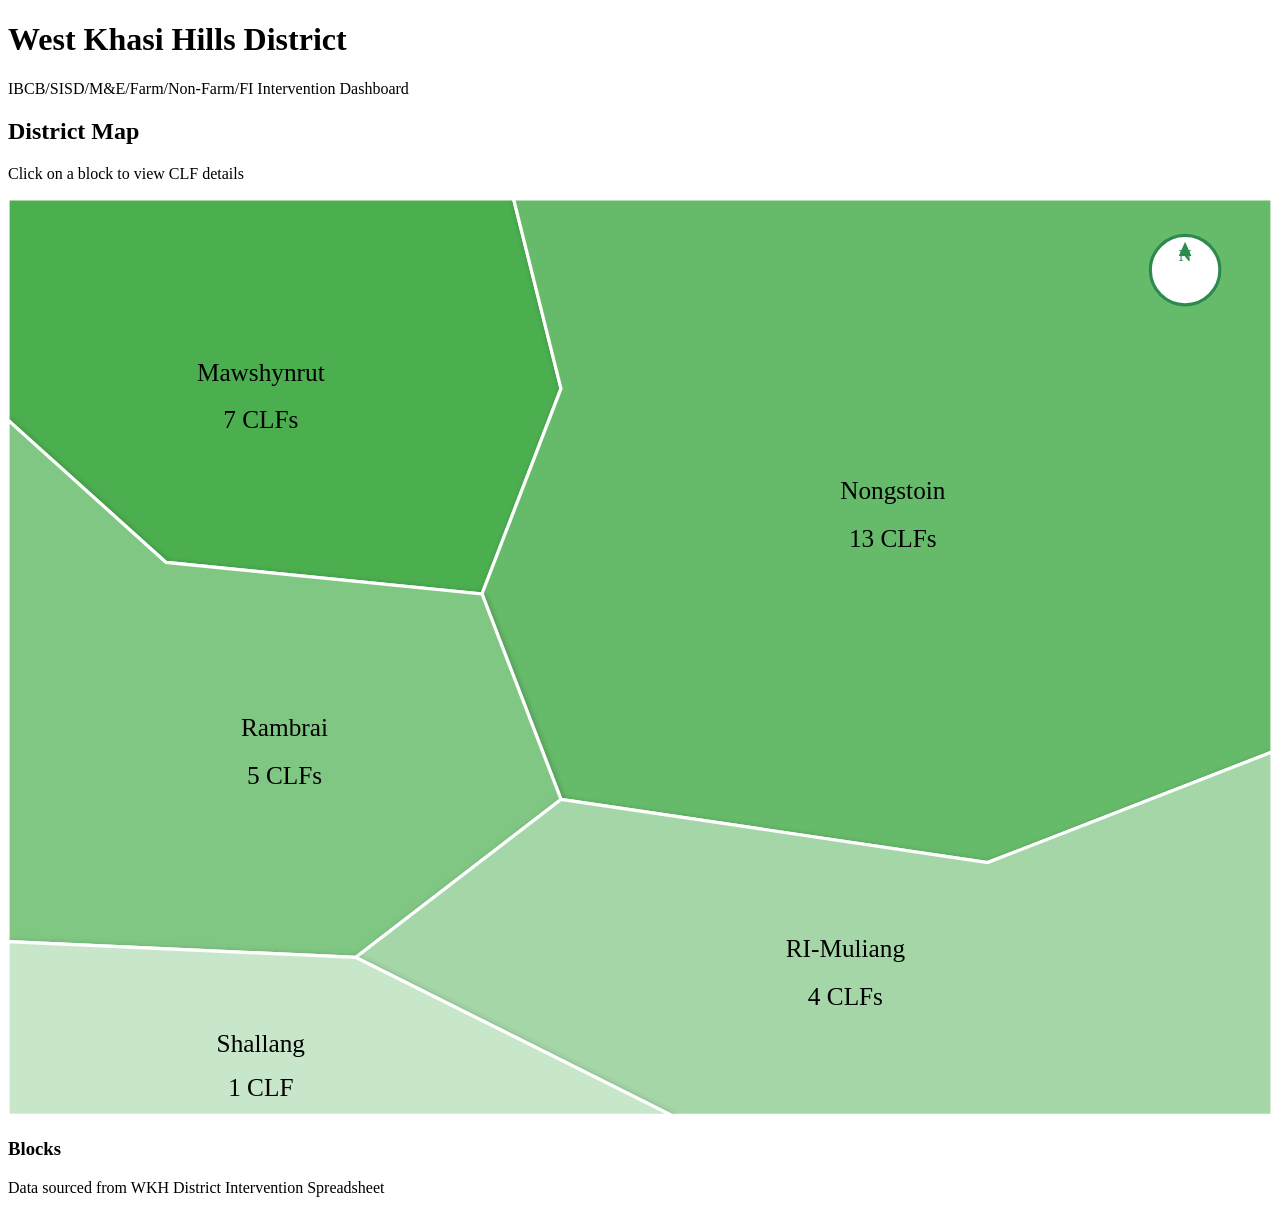
==== index.html @ ff2e1ce4 "Add files via upload" ====
<!DOCTYPE html>
<html lang="en">
<head>
  <meta charset="UTF-8">
  <meta name="viewport" content="width=device-width, initial-scale=1.0">
  <title>WKH District Intervention Dashboard</title>
  <link rel="stylesheet" href="css/style.css">
</head>
<body>
  <header class="header">
    <div class="header-content">
      <h1 class="district-name">West Khasi Hills District</h1>
      <p class="subtitle">IBCB/SISD/M&E/Farm/Non-Farm/FI Intervention Dashboard</p>
      <div class="summary-stats" id="summaryStats"></div>
    </div>
  </header>

  <main class="main">
    <section class="map-section">
      <h2 class="section-title">District Map</h2>
      <p class="section-subtitle">Click on a block to view CLF details</p>
      <div class="map-container">
        <svg id="districtMap" viewBox="0 0 800 580" xmlns="http://www.w3.org/2000/svg" preserveAspectRatio="xMidYMid meet">
          <defs>
            <filter id="shadow" x="-10%" y="-10%" width="120%" height="120%">
              <feDropShadow dx="1" dy="1" stdDeviation="2" flood-opacity="0.25"/>
            </filter>
          </defs>

          <!-- Mawshynrut Block (Northwest) -->
          <g class="block-group" data-block="Mawshynrut" filter="url(#shadow)">
            <path class="block-area" d="M 0 0 L 320 0 L 350 120 L 300 250 L 100 230 L 0 140 Z"
                  fill="#4caf50" stroke="#fff" stroke-width="2"/>
            <text class="block-label" x="160" y="115" text-anchor="middle">Mawshynrut</text>
            <text class="block-clfs" x="160" y="145" text-anchor="middle">7 CLFs</text>
          </g>

          <!-- Nongstoin Block (Central/East) -->
          <g class="block-group" data-block="Nongstoin" filter="url(#shadow)">
            <path class="block-area" d="M 320 0 L 800 0 L 800 350 L 620 420 L 350 380 L 300 250 L 350 120 Z"
                  fill="#66bb6a" stroke="#fff" stroke-width="2"/>
            <text class="block-label" x="560" y="190" text-anchor="middle">Nongstoin</text>
            <text class="block-clfs" x="560" y="220" text-anchor="middle">13 CLFs</text>
          </g>

          <!-- Rambrai Block (West) -->
          <g class="block-group" data-block="Rambrai" filter="url(#shadow)">
            <path class="block-area" d="M 0 140 L 100 230 L 300 250 L 350 380 L 220 480 L 0 470 Z"
                  fill="#81c784" stroke="#fff" stroke-width="2"/>
            <text class="block-label" x="175" y="340" text-anchor="middle">Rambrai</text>
            <text class="block-clfs" x="175" y="370" text-anchor="middle">5 CLFs</text>
          </g>

          <!-- RI-Muliang Block (South-Central) -->
          <g class="block-group" data-block="RI-Muliang" filter="url(#shadow)">
            <path class="block-area" d="M 220 480 L 350 380 L 620 420 L 800 350 L 800 580 L 420 580 Z"
                  fill="#a5d6a7" stroke="#fff" stroke-width="2"/>
            <text class="block-label" x="530" y="480" text-anchor="middle">RI-Muliang</text>
            <text class="block-clfs" x="530" y="510" text-anchor="middle">4 CLFs</text>
          </g>

          <!-- Shallang Block (Southwest) -->
          <g class="block-group" data-block="Shallang" filter="url(#shadow)">
            <path class="block-area" d="M 0 470 L 220 480 L 420 580 L 0 580 Z"
                  fill="#c8e6c9" stroke="#fff" stroke-width="2"/>
            <text class="block-label" x="160" y="540" text-anchor="middle">Shallang</text>
            <text class="block-clfs" x="160" y="568" text-anchor="middle">1 CLF</text>
          </g>

          <!-- Compass -->
          <g transform="translate(745, 45)">
            <circle cx="0" cy="0" r="22" fill="white" stroke="#2d8a4e" stroke-width="2"/>
            <text x="0" y="-6" text-anchor="middle" font-size="11" fill="#2d8a4e" font-weight="bold">N</text>
            <polygon points="0,-18 -4,-9 4,-9" fill="#2d8a4e"/>
          </g>
        </svg>

        <!-- Legend -->
        <div class="map-legend">
          <h3>Blocks</h3>
          <div class="legend-items" id="legendItems"></div>
        </div>
      </div>
    </section>
  </main>

  <footer class="footer">
    <p>Data sourced from WKH District Intervention Spreadsheet</p>
  </footer>

  <script src="js/data.js"></script>
  <script src="js/app.js"></script>
</body>
</html>
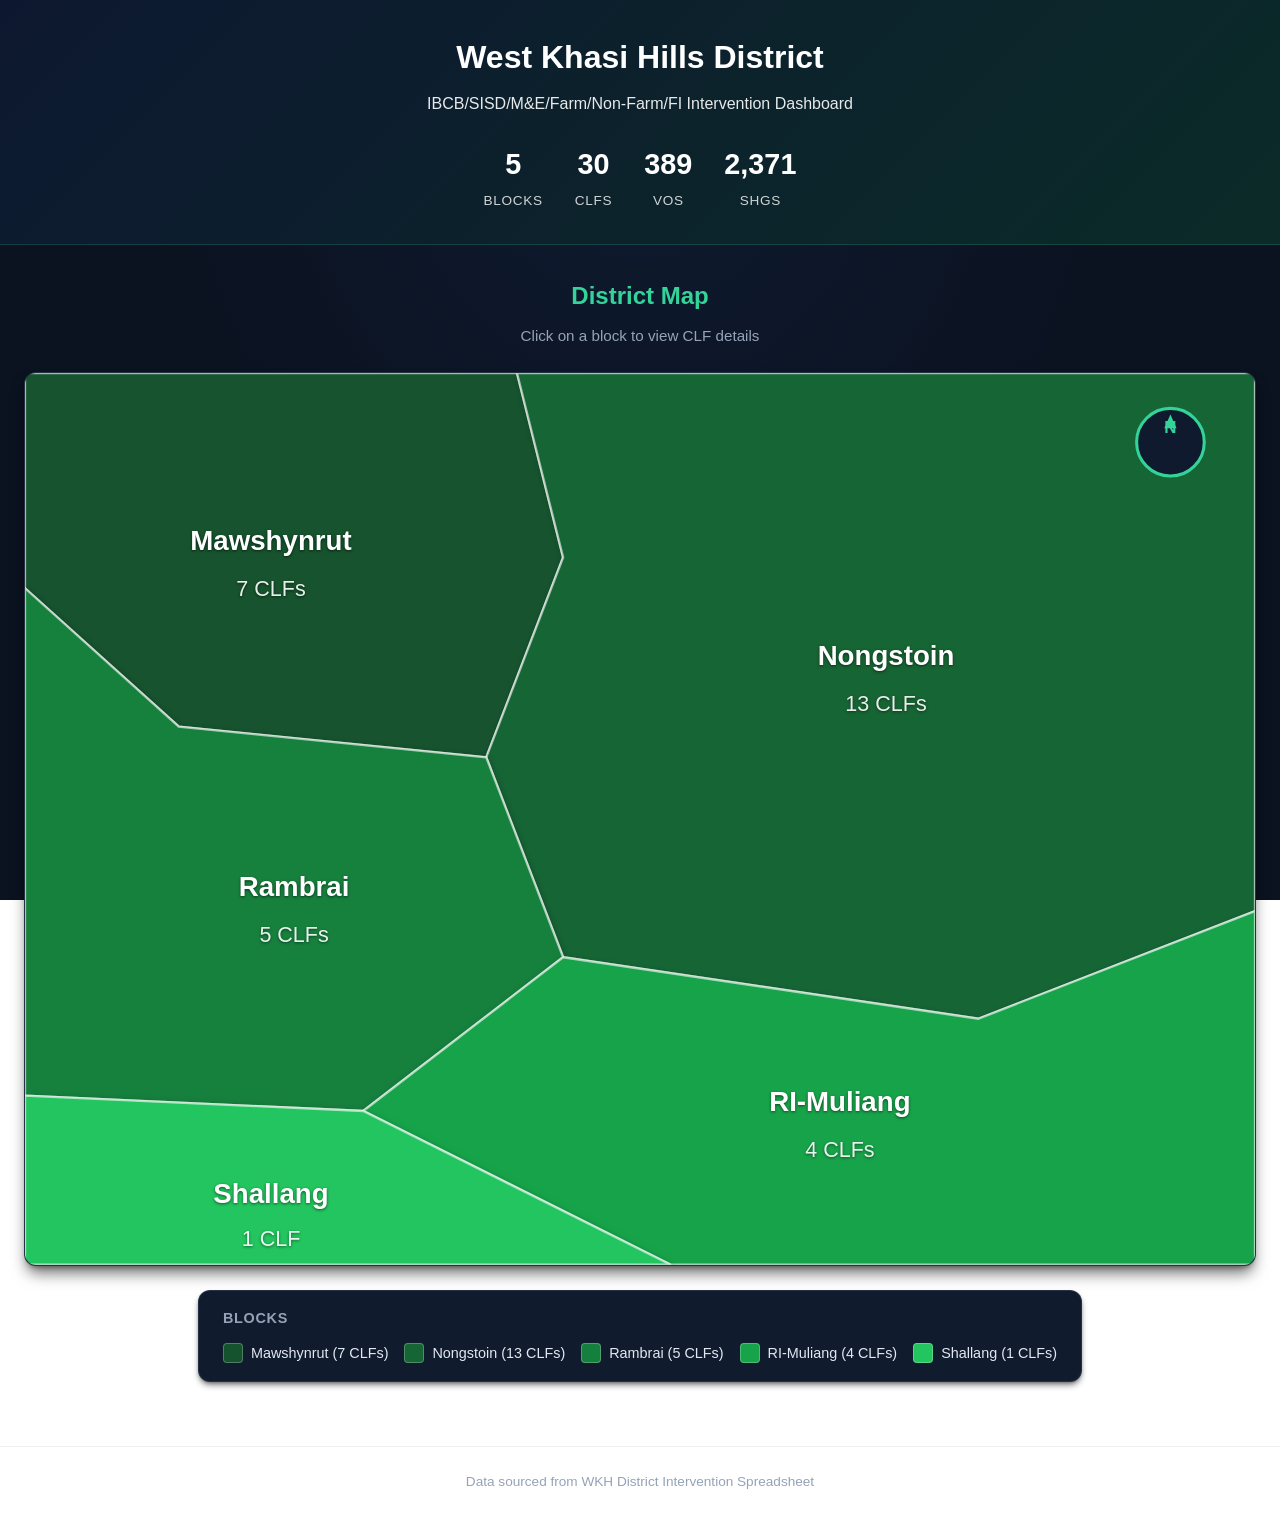
==== commit 62702f64: "Add dark professional theme" ====
--- a/index.html
+++ b/index.html
@@ -30,7 +30,7 @@
           <!-- Mawshynrut Block (Northwest) -->
           <g class="block-group" data-block="Mawshynrut" filter="url(#shadow)">
             <path class="block-area" d="M 0 0 L 320 0 L 350 120 L 300 250 L 100 230 L 0 140 Z"
-                  fill="#4caf50" stroke="#fff" stroke-width="2"/>
+                  fill="#14532d" stroke="rgba(255,255,255,0.6)" stroke-width="1.5"/>
             <text class="block-label" x="160" y="115" text-anchor="middle">Mawshynrut</text>
             <text class="block-clfs" x="160" y="145" text-anchor="middle">7 CLFs</text>
           </g>
@@ -38,7 +38,7 @@
           <!-- Nongstoin Block (Central/East) -->
           <g class="block-group" data-block="Nongstoin" filter="url(#shadow)">
             <path class="block-area" d="M 320 0 L 800 0 L 800 350 L 620 420 L 350 380 L 300 250 L 350 120 Z"
-                  fill="#66bb6a" stroke="#fff" stroke-width="2"/>
+                  fill="#166534" stroke="rgba(255,255,255,0.6)" stroke-width="1.5"/>
             <text class="block-label" x="560" y="190" text-anchor="middle">Nongstoin</text>
             <text class="block-clfs" x="560" y="220" text-anchor="middle">13 CLFs</text>
           </g>
@@ -46,7 +46,7 @@
           <!-- Rambrai Block (West) -->
           <g class="block-group" data-block="Rambrai" filter="url(#shadow)">
             <path class="block-area" d="M 0 140 L 100 230 L 300 250 L 350 380 L 220 480 L 0 470 Z"
-                  fill="#81c784" stroke="#fff" stroke-width="2"/>
+                  fill="#15803d" stroke="rgba(255,255,255,0.6)" stroke-width="1.5"/>
             <text class="block-label" x="175" y="340" text-anchor="middle">Rambrai</text>
             <text class="block-clfs" x="175" y="370" text-anchor="middle">5 CLFs</text>
           </g>
@@ -54,7 +54,7 @@
           <!-- RI-Muliang Block (South-Central) -->
           <g class="block-group" data-block="RI-Muliang" filter="url(#shadow)">
             <path class="block-area" d="M 220 480 L 350 380 L 620 420 L 800 350 L 800 580 L 420 580 Z"
-                  fill="#a5d6a7" stroke="#fff" stroke-width="2"/>
+                  fill="#16a34a" stroke="rgba(255,255,255,0.6)" stroke-width="1.5"/>
             <text class="block-label" x="530" y="480" text-anchor="middle">RI-Muliang</text>
             <text class="block-clfs" x="530" y="510" text-anchor="middle">4 CLFs</text>
           </g>
@@ -62,16 +62,16 @@
           <!-- Shallang Block (Southwest) -->
           <g class="block-group" data-block="Shallang" filter="url(#shadow)">
             <path class="block-area" d="M 0 470 L 220 480 L 420 580 L 0 580 Z"
-                  fill="#c8e6c9" stroke="#fff" stroke-width="2"/>
+                  fill="#22c55e" stroke="rgba(255,255,255,0.6)" stroke-width="1.5"/>
             <text class="block-label" x="160" y="540" text-anchor="middle">Shallang</text>
             <text class="block-clfs" x="160" y="568" text-anchor="middle">1 CLF</text>
           </g>
 
           <!-- Compass -->
           <g transform="translate(745, 45)">
-            <circle cx="0" cy="0" r="22" fill="white" stroke="#2d8a4e" stroke-width="2"/>
-            <text x="0" y="-6" text-anchor="middle" font-size="11" fill="#2d8a4e" font-weight="bold">N</text>
-            <polygon points="0,-18 -4,-9 4,-9" fill="#2d8a4e"/>
+            <circle cx="0" cy="0" r="22" fill="#0f1a2e" stroke="#34d399" stroke-width="2"/>
+            <text x="0" y="-6" text-anchor="middle" font-size="11" fill="#34d399" font-weight="bold">N</text>
+            <polygon points="0,-18 -4,-9 4,-9" fill="#34d399"/>
           </g>
         </svg>
 
--- a/css/style.css
+++ b/css/style.css
@@ -0,0 +1,815 @@
+:root {
+  --primary: #34d399;
+  --primary-light: #6ee7b7;
+  --primary-dark: #10b981;
+  --accent: #fbbf24;
+  --bg: #0b1220;
+  --bg-elevated: #0f1a2e;
+  --card-bg: #111b2e;
+  --text: #e2e8f0;
+  --text-light: #94a3b8;
+  --border: rgba(148, 163, 184, 0.16);
+  --border-strong: rgba(148, 163, 184, 0.28);
+  --shadow: 0 4px 6px -1px rgba(0, 0, 0, 0.45), 0 2px 4px -2px rgba(0, 0, 0, 0.45);
+  --shadow-lg: 0 10px 15px -3px rgba(0, 0, 0, 0.55), 0 4px 6px -4px rgba(0, 0, 0, 0.55);
+  --radius: 12px;
+  --heat-1: rgba(52, 211, 153, 0.12);
+  --heat-2: rgba(52, 211, 153, 0.3);
+  --heat-3: rgba(52, 211, 153, 0.45);
+  --heat-4: rgba(52, 211, 153, 0.6);
+  --heat-5: rgba(52, 211, 153, 0.8);
+}
+
+* {
+  margin: 0;
+  padding: 0;
+  box-sizing: border-box;
+}
+
+body {
+  font-family: 'Segoe UI', Tahoma, Geneva, Verdana, sans-serif;
+  background: radial-gradient(ellipse at top, #101c33 0%, var(--bg) 55%);
+  background-attachment: fixed;
+  color: var(--text);
+  line-height: 1.6;
+  min-height: 100vh;
+}
+
+::-webkit-scrollbar {
+  width: 10px;
+}
+
+::-webkit-scrollbar-track {
+  background: var(--bg);
+}
+
+::-webkit-scrollbar-thumb {
+  background: #1f2d44;
+  border-radius: 6px;
+}
+
+::-webkit-scrollbar-thumb:hover {
+  background: #2b3d5c;
+}
+
+::selection {
+  background: rgba(52, 211, 153, 0.3);
+}
+
+.header {
+  background: linear-gradient(135deg, #0d1830 0%, #0b2b28 100%);
+  color: white;
+  padding: 2rem 1.5rem;
+  text-align: center;
+  border-bottom: 1px solid rgba(52, 211, 153, 0.2);
+}
+
+.header-block {
+  padding-bottom: 1rem;
+}
+
+.header-content {
+  max-width: 1200px;
+  margin: 0 auto;
+}
+
+.nav-bar {
+  margin-bottom: 1rem;
+}
+
+.back-btn {
+  color: white;
+  text-decoration: none;
+  font-size: 0.95rem;
+  opacity: 0.9;
+  display: inline-flex;
+  align-items: center;
+  gap: 0.5rem;
+  padding: 0.5rem 1rem;
+  border-radius: 6px;
+  transition: all 0.2s;
+}
+
+.back-btn:hover {
+  background: rgba(255, 255, 255, 0.15);
+  opacity: 1;
+}
+
+.district-name, .block-name {
+  font-size: 2rem;
+  font-weight: 700;
+  margin-bottom: 0.5rem;
+}
+
+.subtitle, .block-subtitle {
+  font-size: 1rem;
+  opacity: 0.9;
+  margin-bottom: 1.5rem;
+}
+
+.summary-stats, .block-summary {
+  display: flex;
+  justify-content: center;
+  gap: 2rem;
+  flex-wrap: wrap;
+}
+
+.stat-item {
+  text-align: center;
+}
+
+.stat-value {
+  font-size: 1.8rem;
+  font-weight: 700;
+  display: block;
+}
+
+.stat-label {
+  font-size: 0.85rem;
+  opacity: 0.8;
+  text-transform: uppercase;
+  letter-spacing: 0.05em;
+}
+
+.main {
+  max-width: 1200px;
+  margin: 0 auto;
+  padding: 2rem 1.5rem;
+}
+
+.section-title {
+  font-size: 1.5rem;
+  color: var(--primary);
+  margin-bottom: 0.5rem;
+}
+
+.section-subtitle {
+  color: var(--text-light);
+  margin-bottom: 1.5rem;
+  font-size: 0.95rem;
+}
+
+/* Map Section */
+.map-section {
+  text-align: center;
+}
+
+.map-container {
+  display: flex;
+  flex-direction: column;
+  align-items: center;
+  gap: 1.5rem;
+}
+
+#districtMap {
+  width: 100%;
+  height: auto;
+  background: var(--card-bg);
+  border-radius: var(--radius);
+  box-shadow: var(--shadow-lg);
+  border: 1px solid var(--border);
+  display: block;
+}
+
+.block-group {
+  cursor: pointer;
+  transition: all 0.3s ease;
+}
+
+.block-group:hover .block-area {
+  filter: brightness(1.1);
+  stroke-width: 3;
+  stroke: var(--primary-dark);
+}
+
+.block-area {
+  transition: all 0.3s ease;
+}
+
+.block-label {
+  font-size: 16px;
+  font-weight: 600;
+  fill: white;
+  pointer-events: none;
+  text-shadow: 0 1px 3px rgba(0, 0, 0, 0.55);
+}
+
+.block-clfs {
+  font-size: 12px;
+  fill: white;
+  pointer-events: none;
+  opacity: 0.9;
+  text-shadow: 0 1px 3px rgba(0, 0, 0, 0.55);
+}
+
+.district-label {
+  font-size: 20px;
+  font-weight: 700;
+  fill: var(--primary-dark);
+  letter-spacing: 2px;
+}
+
+.map-legend {
+  background: var(--card-bg);
+  padding: 1rem 1.5rem;
+  border-radius: var(--radius);
+  box-shadow: var(--shadow);
+  border: 1px solid var(--border);
+  text-align: left;
+}
+
+.map-legend h3 {
+  font-size: 0.9rem;
+  color: var(--text-light);
+  margin-bottom: 0.75rem;
+  text-transform: uppercase;
+  letter-spacing: 0.05em;
+}
+
+.legend-items {
+  display: flex;
+  flex-wrap: wrap;
+  gap: 1rem;
+}
+
+.legend-item {
+  display: flex;
+  align-items: center;
+  gap: 0.5rem;
+  font-size: 0.9rem;
+}
+
+.legend-color {
+  width: 20px;
+  height: 20px;
+  border-radius: 4px;
+  border: 1px solid rgba(255, 255, 255, 0.25);
+}
+
+/* CLF Grid */
+.clf-section {
+  margin-top: 1rem;
+}
+
+.clf-grid {
+  display: grid;
+  gap: 1.25rem;
+}
+
+.clf-card {
+  background: var(--card-bg);
+  border-radius: var(--radius);
+  padding: 1.5rem;
+  box-shadow: var(--shadow);
+  border: 1px solid var(--border);
+  transition: all 0.2s;
+}
+
+.clf-card:hover {
+  box-shadow: var(--shadow-lg);
+  border-color: var(--primary-light);
+}
+
+.clf-header {
+  display: flex;
+  justify-content: space-between;
+  align-items: flex-start;
+  gap: 1rem;
+  margin-bottom: 1.25rem;
+  padding-bottom: 1rem;
+  border-bottom: 1px solid var(--border);
+}
+
+.clf-name {
+  font-size: 1.1rem;
+  font-weight: 600;
+  color: var(--primary-light);
+  flex: 1;
+  line-height: 1.4;
+}
+
+.clf-counts {
+  display: flex;
+  gap: 0.75rem;
+  flex-shrink: 0;
+}
+
+.count-badge {
+  display: flex;
+  flex-direction: column;
+  align-items: center;
+  padding: 0.75rem 1rem;
+  border-radius: 8px;
+  min-width: 70px;
+}
+
+.count-badge.vo {
+  background: rgba(59, 130, 246, 0.16);
+}
+
+.count-badge.shg {
+  background: rgba(245, 158, 11, 0.16);
+}
+
+.count-icon {
+  font-size: 1.2rem;
+  margin-bottom: 0.25rem;
+}
+
+.count-value {
+  font-size: 1.4rem;
+  font-weight: 700;
+  color: var(--text);
+}
+
+.count-label {
+  font-size: 0.75rem;
+  color: var(--text-light);
+  text-transform: uppercase;
+}
+
+.intervention-buttons {
+  display: flex;
+  gap: 0.75rem;
+  flex-wrap: wrap;
+}
+
+.intervention-btn {
+  display: flex;
+  align-items: center;
+  gap: 0.5rem;
+  padding: 0.75rem 1.25rem;
+  border: 2px solid var(--border);
+  background: var(--card-bg);
+  border-radius: 8px;
+  cursor: pointer;
+  font-size: 0.9rem;
+  font-weight: 500;
+  transition: all 0.2s;
+}
+
+.intervention-btn:hover {
+  transform: translateY(-2px);
+  box-shadow: var(--shadow);
+}
+
+.intervention-btn.farm {
+  border-color: #34d399;
+  color: #6ee7b7;
+}
+
+.intervention-btn.farm:hover {
+  background: rgba(52, 211, 153, 0.14);
+}
+
+.intervention-btn.nonfarm {
+  border-color: #fbbf24;
+  color: #fcd34d;
+}
+
+.intervention-btn.nonfarm:hover {
+  background: rgba(251, 191, 36, 0.14);
+}
+
+.intervention-btn.fi {
+  border-color: #60a5fa;
+  color: #93c5fd;
+}
+
+.intervention-btn.fi:hover {
+  background: rgba(96, 165, 250, 0.14);
+}
+
+.btn-icon {
+  font-size: 1.1rem;
+}
+
+.btn-text {
+  font-weight: 600;
+}
+
+/* Modal */
+.modal {
+  position: fixed;
+  top: 0;
+  left: 0;
+  right: 0;
+  bottom: 0;
+  background: rgba(0, 0, 0, 0.5);
+  display: flex;
+  align-items: center;
+  justify-content: center;
+  z-index: 1000;
+  opacity: 0;
+  visibility: hidden;
+  transition: all 0.3s;
+}
+
+.modal.active {
+  opacity: 1;
+  visibility: visible;
+}
+
+.modal-content {
+  background: var(--card-bg);
+  border-radius: var(--radius);
+  width: 90%;
+  max-width: 600px;
+  max-height: 90vh;
+  overflow: hidden;
+  transform: translateY(20px);
+  transition: all 0.3s;
+  box-shadow: var(--shadow-lg);
+  border: 1px solid var(--border);
+}
+
+.modal.active .modal-content {
+  transform: translateY(0);
+}
+
+.modal-header {
+  display: flex;
+  justify-content: space-between;
+  align-items: center;
+  padding: 1.25rem 1.5rem;
+  border-bottom: 1px solid var(--border);
+  background: var(--bg-elevated);
+}
+
+.modal-title {
+  font-size: 1.1rem;
+  color: var(--primary-light);
+  flex: 1;
+  padding-right: 1rem;
+}
+
+.modal-close {
+  background: none;
+  border: none;
+  font-size: 1.5rem;
+  cursor: pointer;
+  color: var(--text-light);
+  width: 36px;
+  height: 36px;
+  display: flex;
+  align-items: center;
+  justify-content: center;
+  border-radius: 50%;
+  transition: all 0.2s;
+}
+
+.modal-close:hover {
+  background: var(--border-strong);
+  color: var(--text);
+}
+
+.modal-body {
+  padding: 1.5rem;
+  overflow-y: auto;
+  max-height: calc(90vh - 80px);
+}
+
+.intervention-detail {
+  display: flex;
+  flex-direction: column;
+  gap: 1rem;
+}
+
+.detail-row {
+  display: flex;
+  flex-direction: column;
+  gap: 0.25rem;
+}
+
+.detail-label {
+  font-size: 0.85rem;
+  color: var(--text-light);
+  text-transform: uppercase;
+  letter-spacing: 0.05em;
+}
+
+.detail-value {
+  font-size: 1rem;
+  color: var(--text);
+}
+
+.detail-image {
+  margin-top: 0.5rem;
+}
+
+.intervention-image {
+  width: 100%;
+  max-height: 300px;
+  object-fit: cover;
+  border-radius: 8px;
+}
+
+.intervention-placeholder {
+  width: 100%;
+  height: 150px;
+  background: linear-gradient(135deg, var(--heat-1) 0%, var(--heat-2) 100%);
+  border-radius: 8px;
+  display: flex;
+  flex-direction: column;
+  align-items: center;
+  justify-content: center;
+  color: var(--text-light);
+  gap: 0.5rem;
+  border: 1px solid var(--border);
+}
+
+.placeholder-icon {
+  font-size: 2rem;
+}
+
+.placeholder-hint {
+  font-size: 0.8rem;
+  opacity: 0.7;
+  margin-top: 0.5rem;
+}
+
+/* Footer */
+.footer {
+  text-align: center;
+  padding: 1.5rem;
+  color: var(--text-light);
+  font-size: 0.85rem;
+  border-top: 1px solid var(--border);
+  margin-top: 2rem;
+}
+
+/* Responsive - Tablet */
+@media (max-width: 900px) {
+  .block-label {
+    font-size: 14px;
+  }
+
+  .block-clfs {
+    font-size: 11px;
+  }
+}
+
+/* Responsive - Mobile Landscape */
+@media (max-width: 768px) {
+  .header {
+    padding: 1.5rem 1rem;
+  }
+
+  .district-name, .block-name {
+    font-size: 1.5rem;
+  }
+
+  .subtitle, .block-subtitle {
+    font-size: 0.9rem;
+  }
+
+  .summary-stats, .block-summary {
+    gap: 1rem;
+  }
+
+  .stat-value {
+    font-size: 1.4rem;
+  }
+
+  .stat-label {
+    font-size: 0.75rem;
+  }
+
+  .main {
+    padding: 1.25rem;
+  }
+
+  .section-title {
+    font-size: 1.25rem;
+  }
+
+  .block-label {
+    font-size: 12px;
+  }
+
+  .block-clfs {
+    font-size: 9px;
+  }
+
+  .clf-header {
+    flex-direction: column;
+  }
+
+  .clf-counts {
+    width: 100%;
+    justify-content: flex-start;
+  }
+
+  .intervention-buttons {
+    width: 100%;
+  }
+
+  .intervention-btn {
+    flex: 1;
+    justify-content: center;
+    min-width: 100px;
+  }
+
+  .legend-items {
+    gap: 0.75rem;
+  }
+
+  .legend-item {
+    font-size: 0.8rem;
+  }
+
+  .legend-color {
+    width: 16px;
+    height: 16px;
+  }
+}
+
+/* Responsive - Mobile Portrait */
+@media (max-width: 480px) {
+  .header {
+    padding: 1.25rem 0.75rem;
+  }
+
+  .district-name, .block-name {
+    font-size: 1.3rem;
+  }
+
+  .main {
+    padding: 0.75rem;
+  }
+
+  .summary-stats, .block-summary {
+    flex-direction: column;
+    gap: 0.75rem;
+  }
+
+  .stat-value {
+    font-size: 1.2rem;
+  }
+
+  .block-label {
+    font-size: 10px;
+  }
+
+  .block-clfs {
+    font-size: 8px;
+  }
+
+  .map-legend {
+    padding: 0.75rem 1rem;
+  }
+
+  .map-legend h3 {
+    font-size: 0.8rem;
+  }
+
+  .legend-items {
+    gap: 0.5rem;
+  }
+
+  .legend-item {
+    font-size: 0.7rem;
+    gap: 0.35rem;
+  }
+
+  .legend-color {
+    width: 12px;
+    height: 12px;
+  }
+
+  .clf-card {
+    padding: 1rem;
+  }
+
+  .clf-name {
+    font-size: 0.95rem;
+  }
+
+  .count-badge {
+    flex-direction: row;
+    min-width: auto;
+    gap: 0.5rem;
+    padding: 0.5rem 0.75rem;
+  }
+
+  .count-icon {
+    margin-bottom: 0;
+  }
+
+  .count-value {
+    font-size: 1.1rem;
+  }
+
+  .count-label {
+    font-size: 0.7rem;
+  }
+
+  .intervention-btn {
+    padding: 0.6rem 0.75rem;
+    font-size: 0.8rem;
+  }
+
+  .btn-icon {
+    font-size: 0.9rem;
+  }
+
+  .modal-content {
+    width: 95%;
+    max-height: 95vh;
+  }
+
+  .modal-header {
+    padding: 1rem;
+  }
+
+  .modal-title {
+    font-size: 0.95rem;
+  }
+
+  .modal-body {
+    padding: 1rem;
+  }
+}
+
+/* Responsive - Very Small Screens */
+@media (max-width: 360px) {
+  .district-name, .block-name {
+    font-size: 1.1rem;
+  }
+
+  .stat-value {
+    font-size: 1rem;
+  }
+
+  .block-label {
+    font-size: 8px;
+  }
+
+  .block-clfs {
+    font-size: 7px;
+  }
+}
+
+/* Tooltip */
+.tooltip {
+  position: fixed;
+  background: var(--card-bg);
+  color: var(--text);
+  padding: 0.75rem 1rem;
+  border-radius: 8px;
+  font-size: 0.85rem;
+  pointer-events: none;
+  z-index: 1000;
+  display: none;
+  max-width: 300px;
+  box-shadow: var(--shadow-lg);
+  border: 1px solid var(--border-strong);
+}
+
+.tooltip::after {
+  content: '';
+  position: absolute;
+  top: 100%;
+  left: 50%;
+  transform: translateX(-50%);
+  border: 6px solid transparent;
+  border-top-color: var(--card-bg);
+}
+
+.tooltip-title {
+  font-weight: 600;
+  margin-bottom: 0.3rem;
+}
+
+.tooltip-stats {
+  display: flex;
+  gap: 1rem;
+  font-size: 0.8rem;
+  opacity: 0.9;
+}
+
+/* Responsive - Large Screens */
+@media (min-width: 1200px) {
+  .main {
+    max-width: 1400px;
+  }
+
+  .block-label {
+    font-size: 18px;
+  }
+
+  .block-clfs {
+    font-size: 14px;
+  }
+}
+
+/* Responsive - Extra Large Screens */
+@media (min-width: 1600px) {
+  .block-label {
+    font-size: 20px;
+  }
+
+  .block-clfs {
+    font-size: 15px;
+  }
+}
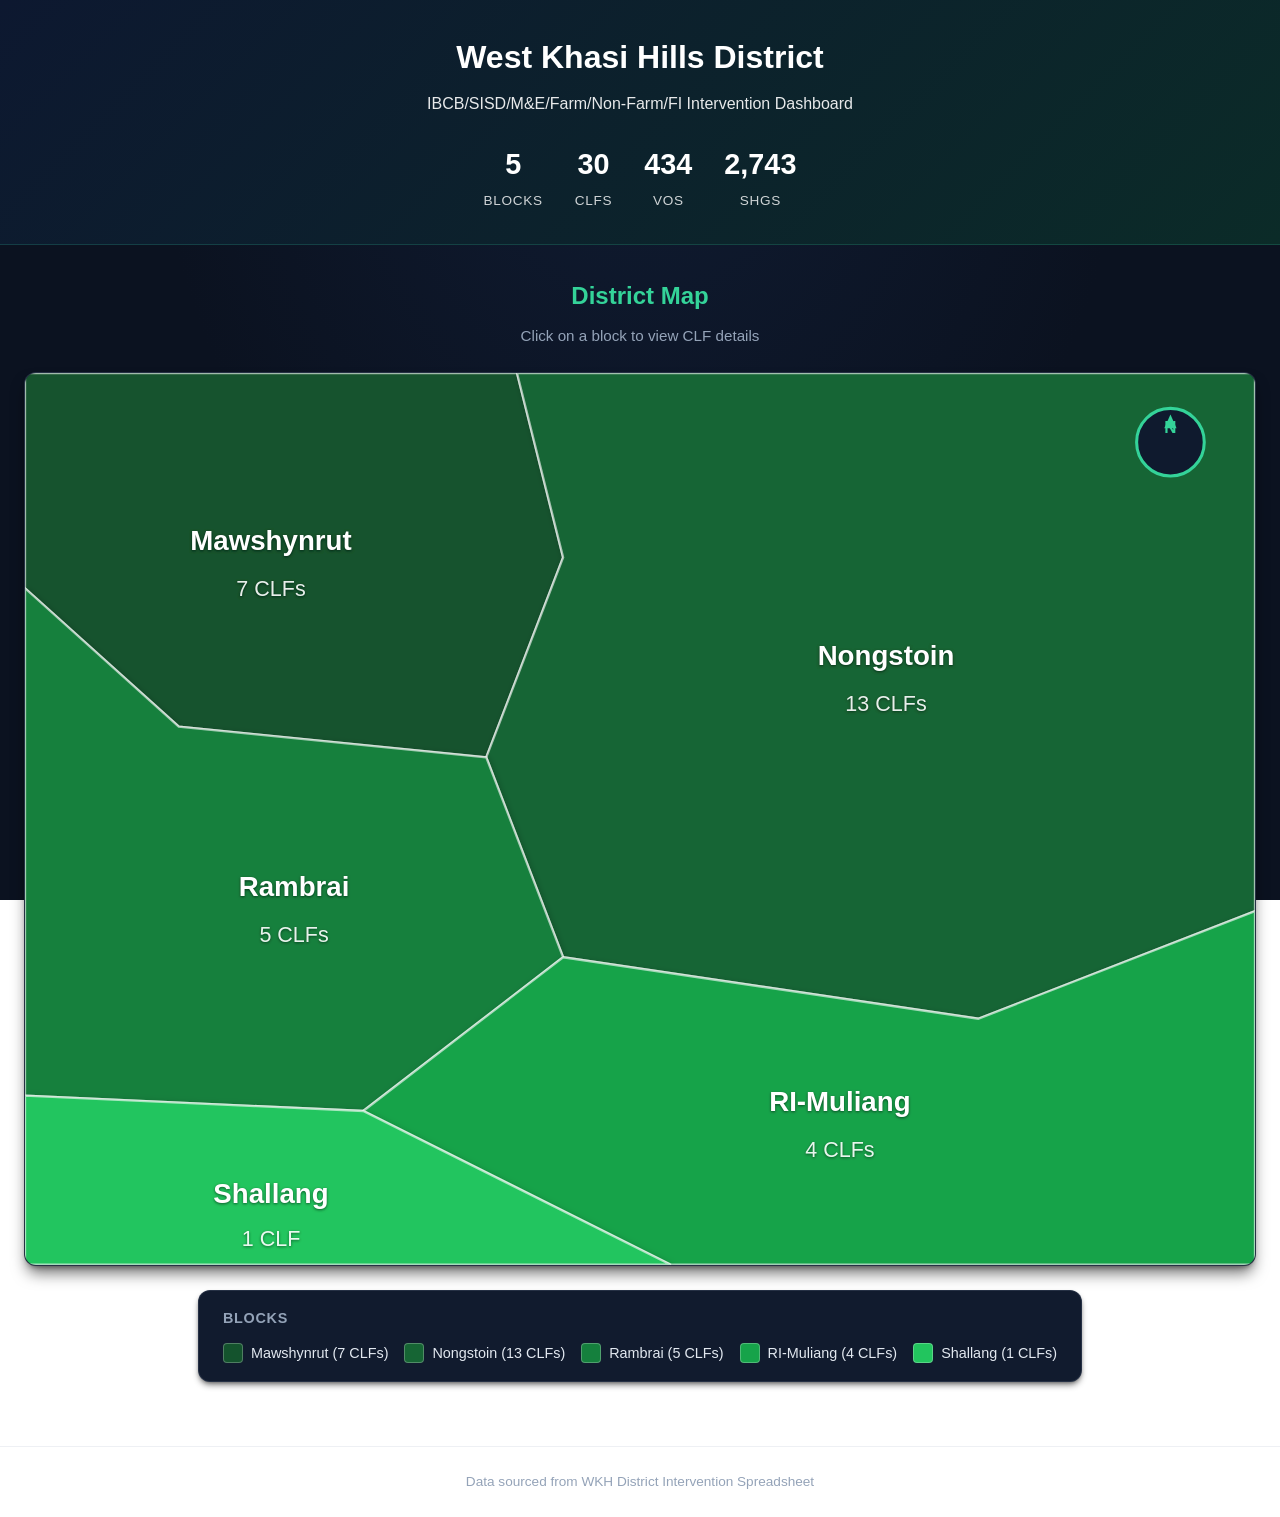
==== commit 470b927b: "Cache-bust asset URLs to prevent stale tooltip JS" ====
--- a/index.html
+++ b/index.html
@@ -4,7 +4,7 @@
   <meta charset="UTF-8">
   <meta name="viewport" content="width=device-width, initial-scale=1.0">
   <title>WKH District Intervention Dashboard</title>
-  <link rel="stylesheet" href="css/style.css">
+  <link rel="stylesheet" href="css/style.css?v=20260806a">
 </head>
 <body>
   <header class="header">
@@ -88,7 +88,7 @@
     <p>Data sourced from WKH District Intervention Spreadsheet</p>
   </footer>
 
-  <script src="js/data.js"></script>
-  <script src="js/app.js"></script>
+  <script src="js/data.js?v=20260806a"></script>
+  <script src="js/app.js?v=20260806a"></script>
 </body>
 </html>
--- a/css/style.css
+++ b/css/style.css
@@ -290,6 +290,8 @@
 
 .clf-counts {
   display: flex;
+  flex-wrap: wrap;
+  justify-content: flex-end;
   gap: 0.75rem;
   flex-shrink: 0;
 }
@@ -309,6 +311,29 @@
 
 .count-badge.shg {
   background: rgba(245, 158, 11, 0.16);
+}
+
+.count-badge.vill {
+  background: rgba(16, 185, 129, 0.16);
+}
+
+.count-badge.actual {
+  background: rgba(168, 85, 247, 0.16);
+}
+
+.clf-meta {
+  display: flex;
+  flex-wrap: wrap;
+  gap: 0.4rem 1.25rem;
+  margin-bottom: 1rem;
+  font-size: 0.82rem;
+  color: var(--text-light);
+}
+
+.clf-meta-item {
+  display: inline-flex;
+  align-items: center;
+  gap: 0.35rem;
 }
 
 .count-icon {
@@ -378,6 +403,15 @@
 
 .intervention-btn.fi:hover {
   background: rgba(96, 165, 250, 0.14);
+}
+
+.intervention-btn.sisd {
+  border-color: #c084fc;
+  color: #d8b4fe;
+}
+
+.intervention-btn.sisd:hover {
+  background: rgba(192, 132, 252, 0.14);
 }
 
 .btn-icon {
@@ -504,6 +538,41 @@
   border-radius: 8px;
 }
 
+.folder-embed-wrapper {
+  display: flex;
+  flex-direction: column;
+  gap: 0.75rem;
+}
+
+.folder-embed {
+  width: 100%;
+  height: 320px;
+  border: 1px solid var(--border);
+  border-radius: 8px;
+  background: var(--bg-elevated);
+}
+
+.folder-link {
+  display: inline-flex;
+  align-items: center;
+  justify-content: center;
+  gap: 0.5rem;
+  padding: 0.6rem 1rem;
+  border: 1px solid var(--border-strong);
+  border-radius: 8px;
+  color: var(--primary-light);
+  text-decoration: none;
+  font-size: 0.9rem;
+  font-weight: 600;
+  background: rgba(52, 211, 153, 0.08);
+  transition: all 0.2s;
+}
+
+.folder-link:hover {
+  background: rgba(52, 211, 153, 0.16);
+  border-color: var(--primary);
+}
+
 .intervention-placeholder {
   width: 100%;
   height: 150px;
@@ -761,7 +830,7 @@
   pointer-events: none;
   z-index: 1000;
   display: none;
-  max-width: 300px;
+  max-width: 380px;
   box-shadow: var(--shadow-lg);
   border: 1px solid var(--border-strong);
 }
@@ -783,7 +852,8 @@
 
 .tooltip-stats {
   display: flex;
-  gap: 1rem;
+  flex-wrap: wrap;
+  gap: 0.4rem 1rem;
   font-size: 0.8rem;
   opacity: 0.9;
 }
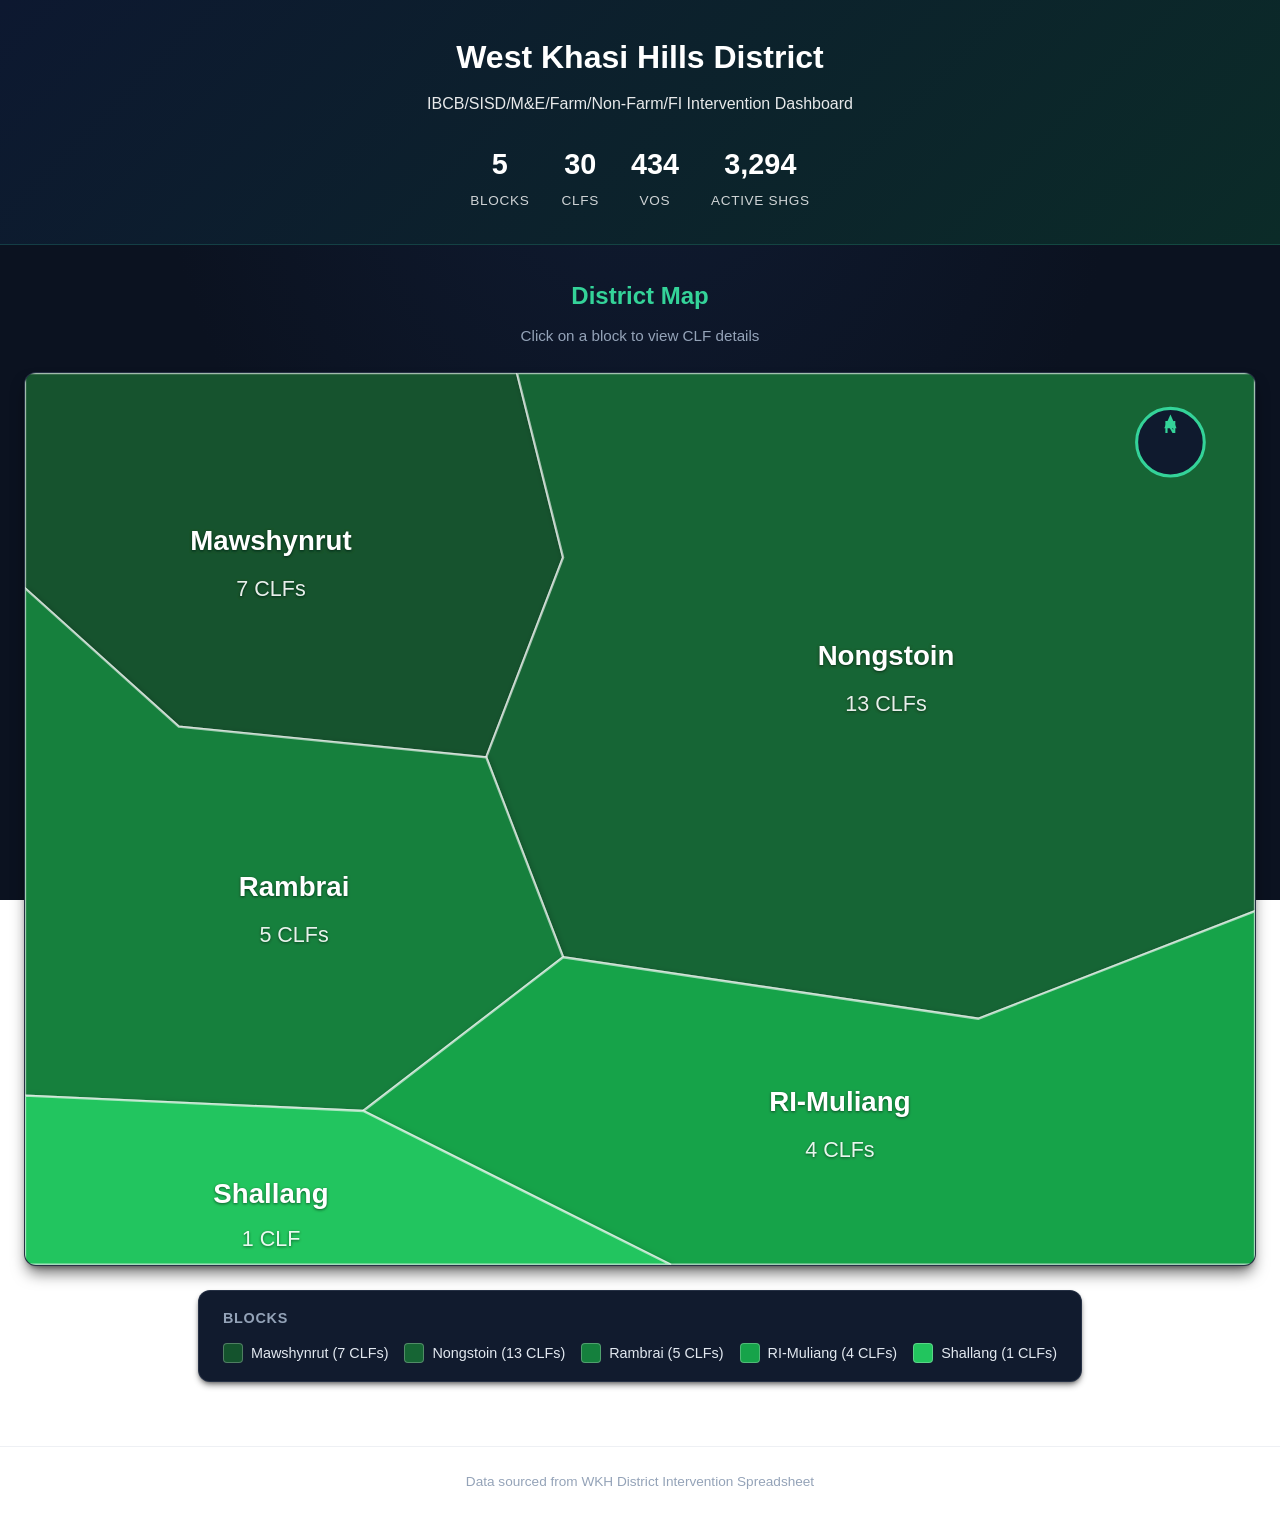
==== commit 78063987: "Replace SHG counts with Active SHG from D02 SHG export" ====
--- a/index.html
+++ b/index.html
@@ -4,7 +4,7 @@
   <meta charset="UTF-8">
   <meta name="viewport" content="width=device-width, initial-scale=1.0">
   <title>WKH District Intervention Dashboard</title>
-  <link rel="stylesheet" href="css/style.css?v=20260806a">
+  <link rel="stylesheet" href="css/style.css?v=20260806b">
 </head>
 <body>
   <header class="header">
@@ -88,7 +88,7 @@
     <p>Data sourced from WKH District Intervention Spreadsheet</p>
   </footer>
 
-  <script src="js/data.js?v=20260806a"></script>
-  <script src="js/app.js?v=20260806a"></script>
+  <script src="js/data.js?v=20260806b"></script>
+  <script src="js/app.js?v=20260806b"></script>
 </body>
 </html>
--- a/css/style.css
+++ b/css/style.css
@@ -317,10 +317,6 @@
   background: rgba(16, 185, 129, 0.16);
 }
 
-.count-badge.actual {
-  background: rgba(168, 85, 247, 0.16);
-}
-
 .clf-meta {
   display: flex;
   flex-wrap: wrap;
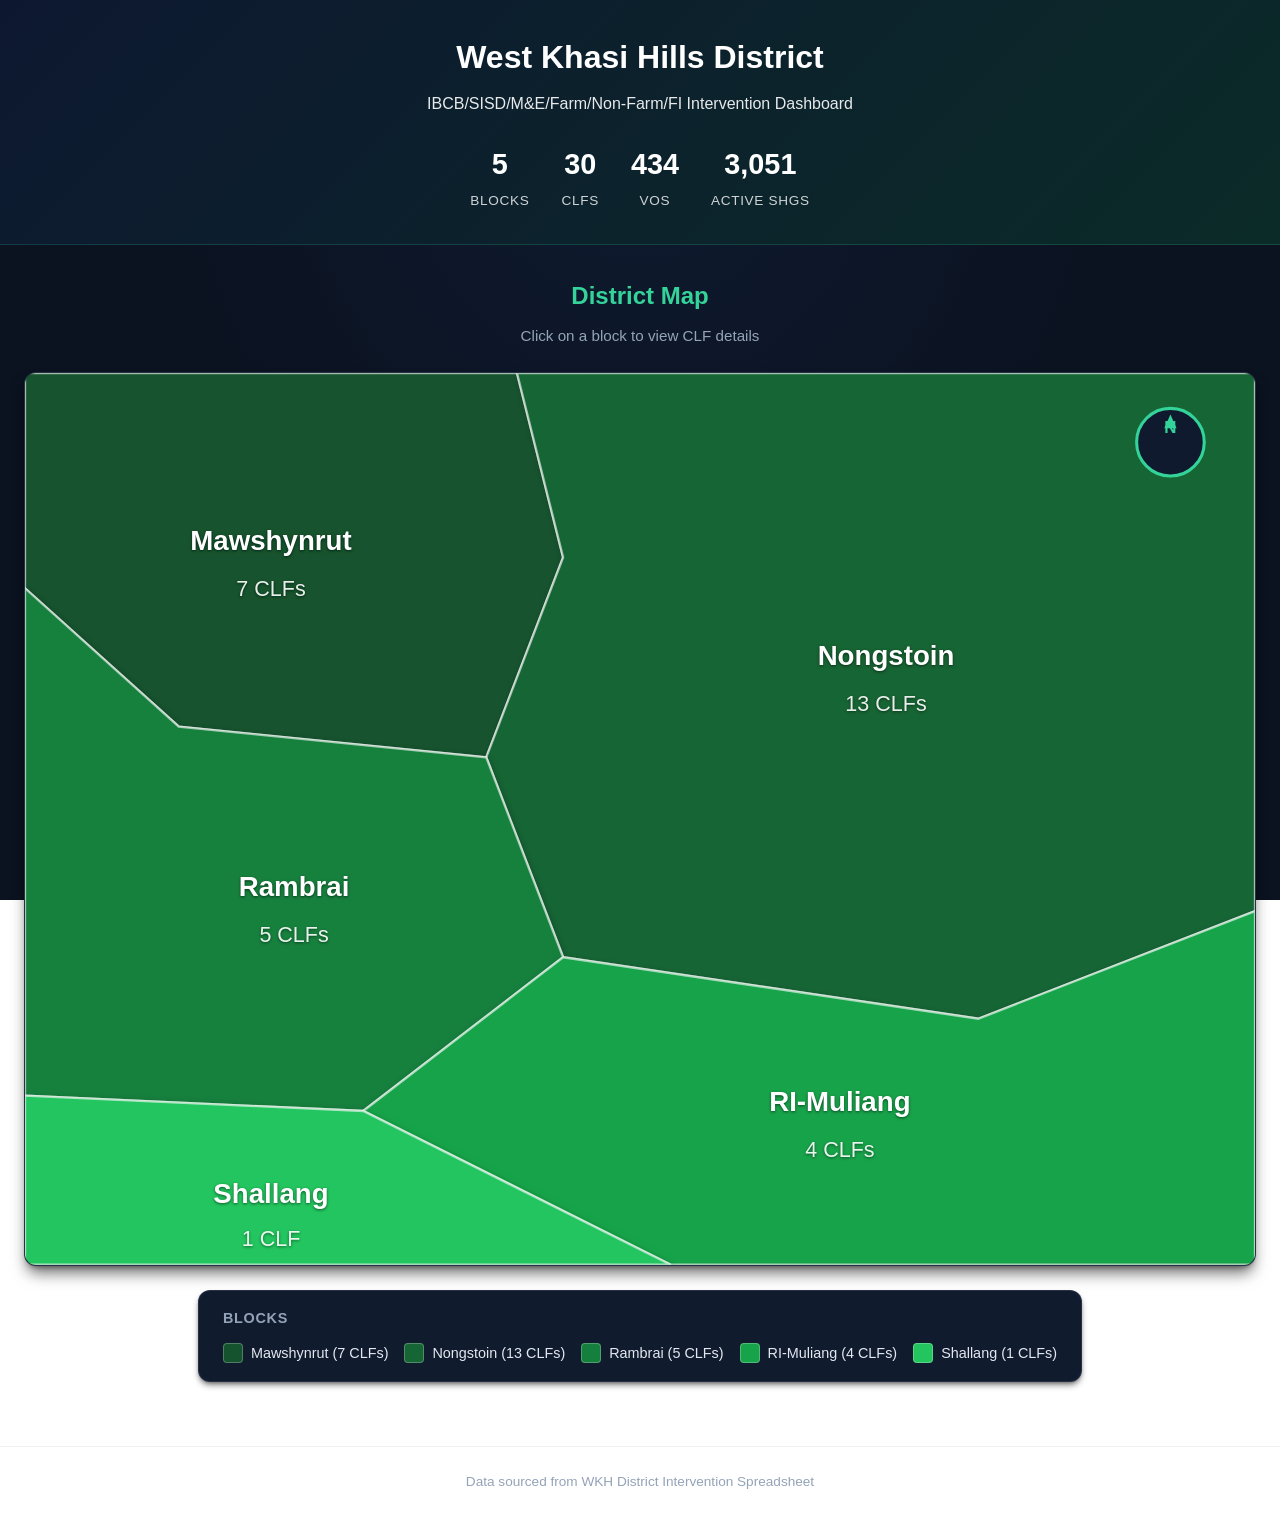
==== commit 9b877840: "Set Shallang block and NIASON CLF active SHG to 60 per D02 report" ====
--- a/index.html
+++ b/index.html
@@ -4,7 +4,7 @@
   <meta charset="UTF-8">
   <meta name="viewport" content="width=device-width, initial-scale=1.0">
   <title>WKH District Intervention Dashboard</title>
-  <link rel="stylesheet" href="css/style.css?v=20260806b">
+  <link rel="stylesheet" href="css/style.css?v=20260806c">
 </head>
 <body>
   <header class="header">
@@ -88,7 +88,7 @@
     <p>Data sourced from WKH District Intervention Spreadsheet</p>
   </footer>
 
-  <script src="js/data.js?v=20260806b"></script>
-  <script src="js/app.js?v=20260806b"></script>
+  <script src="js/data.js?v=20260806c"></script>
+  <script src="js/app.js?v=20260806c"></script>
 </body>
 </html>
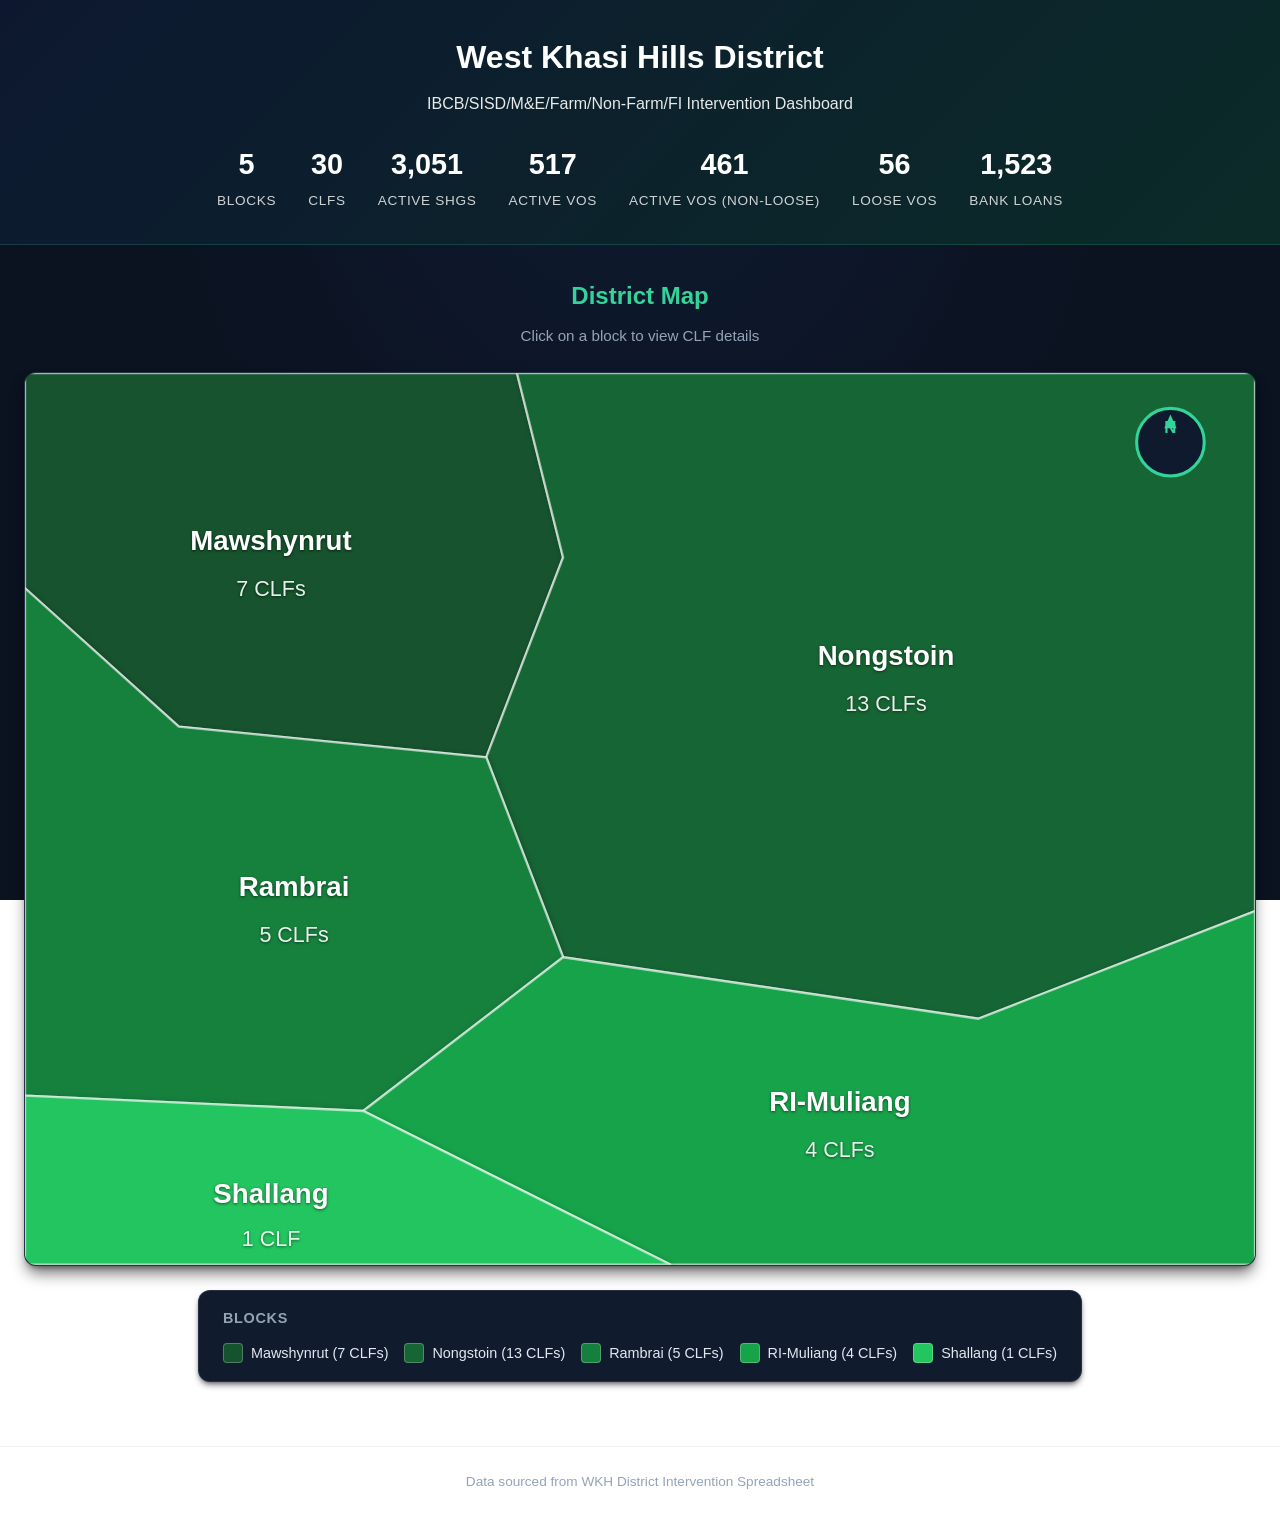
==== commit 0a5a1dbe: "Add Active/Loose VO stats from D03 report to dashboard Show Active VOs, Loose VOs and Active VOs (No" ====
--- a/index.html
+++ b/index.html
@@ -4,7 +4,7 @@
   <meta charset="UTF-8">
   <meta name="viewport" content="width=device-width, initial-scale=1.0">
   <title>WKH District Intervention Dashboard</title>
-  <link rel="stylesheet" href="css/style.css?v=20260806c">
+  <link rel="stylesheet" href="css/style.css?v=20260806e">
 </head>
 <body>
   <header class="header">
@@ -88,7 +88,7 @@
     <p>Data sourced from WKH District Intervention Spreadsheet</p>
   </footer>
 
-  <script src="js/data.js?v=20260806c"></script>
-  <script src="js/app.js?v=20260806c"></script>
+  <script src="js/data.js?v=20260806e"></script>
+  <script src="js/app.js?v=20260806e"></script>
 </body>
 </html>
--- a/css/style.css
+++ b/css/style.css
@@ -313,6 +313,14 @@
   background: rgba(245, 158, 11, 0.16);
 }
 
+.count-badge.loan {
+  background: rgba(52, 211, 153, 0.16);
+}
+
+.count-badge.bc {
+  background: rgba(168, 85, 247, 0.16);
+}
+
 .count-badge.vill {
   background: rgba(16, 185, 129, 0.16);
 }
@@ -525,6 +533,50 @@
 
 .detail-image {
   margin-top: 0.5rem;
+}
+
+.detail-section {
+  margin-top: 0.5rem;
+}
+
+.detail-section-title {
+  font-size: 0.8rem;
+  color: var(--primary);
+  text-transform: uppercase;
+  letter-spacing: 0.05em;
+  margin-bottom: 0.75rem;
+  padding-bottom: 0.4rem;
+  border-bottom: 1px solid var(--border);
+}
+
+.fund-grid {
+  display: grid;
+  grid-template-columns: repeat(auto-fit, minmax(140px, 1fr));
+  gap: 0.75rem;
+  margin-bottom: 0.25rem;
+}
+
+.fund-tile {
+  background: var(--bg-elevated);
+  border: 1px solid var(--border);
+  border-radius: 8px;
+  padding: 0.85rem 1rem;
+  display: flex;
+  flex-direction: column;
+  gap: 0.25rem;
+}
+
+.fund-label {
+  font-size: 0.75rem;
+  color: var(--text-light);
+  text-transform: uppercase;
+  letter-spacing: 0.04em;
+}
+
+.fund-value {
+  font-size: 1.1rem;
+  font-weight: 700;
+  color: var(--primary-light);
 }
 
 .intervention-image {
